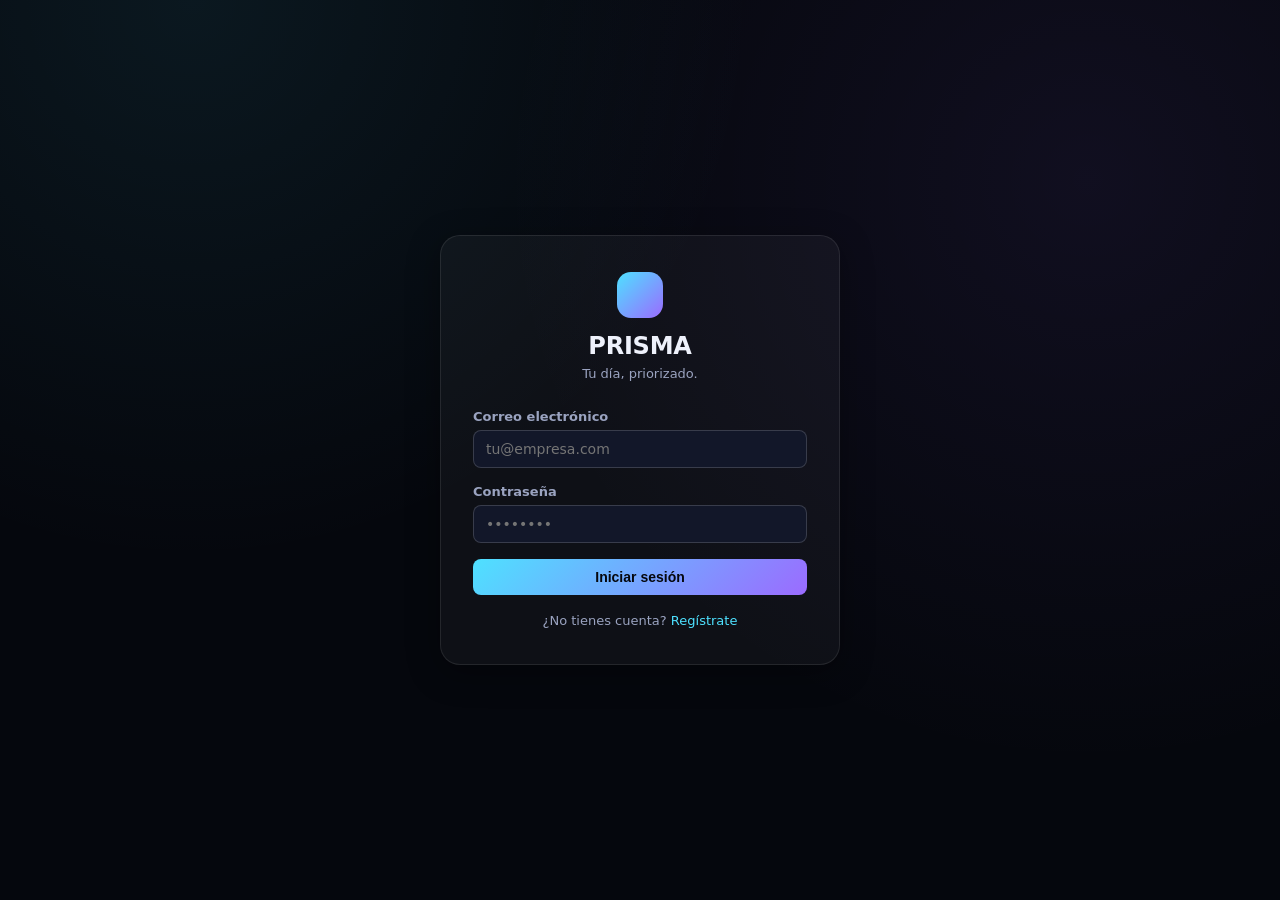
==== app/calendario.html @ 64625474 "Primera versión funcional de PRISMA (PHP + MySQL) Plataforma de gestión de tareas multiusuario: aute" ====
<!doctype html>
<html lang="es">
<head>
  <meta charset="utf-8" />
  <meta name="viewport" content="width=device-width, initial-scale=1" />
  <title>Calendario — PRISMA</title>
  <link rel="stylesheet" href="../css/styles.css" />
  <style>
    .semana { display:grid; grid-template-columns: repeat(7, 1fr); gap:12px; }
    .dia-col { background:var(--surface); border:1px solid var(--border); border-radius:var(--radius-md); padding:12px; min-height:220px; display:flex; flex-direction:column; }
    .dia-col .dia-nombre { font-weight:700; font-size:13px; margin-bottom:2px; }
    .dia-col .dia-fecha { color:var(--text-muted); font-size:11px; margin-bottom:10px; }
    .bloque { border-radius:6px; padding:6px 8px; font-size:11px; margin-bottom:6px; color:#05070d; font-weight:600; }
    @media (max-width: 1000px) { .semana { grid-template-columns: repeat(2, 1fr); } }
  </style>
</head>
<body>
  <div class="app-shell" id="app-shell">
    <main class="main">
      <div class="topbar">
        <div>
          <h1>📅 Calendario vivo</h1>
          <div class="subtitle">Carga real de la semana, no solo eventos</div>
        </div>
        <div id="topbar-user"></div>
      </div>
      <div class="semana" id="semana"></div>
    </main>
  </div>
  <div id="toast-container"></div>
  <script type="module" src="../js/calendario.js"></script>
</body>
</html>
---- css/styles.css ----
/* PRISMA — Sistema de diseño
   Futurista pero cálido: fondos oscuros profundos, acentos en gradiente
   cian→violeta, tarjetas con vidrio esmerilado, tipografía Inter/Sora. */

@import url('https://fonts.googleapis.com/css2?family=Inter:wght@400;500;600;700;800&family=Sora:wght@600;700;800&display=swap');

:root {
  /* Paleta base — modo oscuro (por defecto) */
  --bg-0: #05070d;
  --bg-1: #0b0f1a;
  --bg-2: #121729;
  --bg-3: #1a2036;
  --surface: rgba(255, 255, 255, 0.04);
  --surface-hover: rgba(255, 255, 255, 0.07);
  --border: rgba(255, 255, 255, 0.09);
  --border-strong: rgba(255, 255, 255, 0.16);

  --text-primary: #eef1fb;
  --text-secondary: #9aa3c0;
  --text-muted: #6b7394;

  --accent-cian: #4ee1ff;
  --accent-violeta: #9b6bff;
  --accent-gradient: linear-gradient(135deg, var(--accent-cian), var(--accent-violeta));

  --critica: #ff4d6d;
  --alta: #ff9f43;
  --media: #ffd166;
  --baja: #4ecb71;
  --info: #4ee1ff;

  --critica-bg: rgba(255, 77, 109, 0.14);
  --alta-bg: rgba(255, 159, 67, 0.14);
  --media-bg: rgba(255, 209, 102, 0.14);
  --baja-bg: rgba(78, 203, 113, 0.14);
  --info-bg: rgba(78, 225, 255, 0.14);

  --radius-sm: 8px;
  --radius-md: 14px;
  --radius-lg: 20px;
  --shadow-card: 0 8px 32px rgba(0, 0, 0, 0.35);
  --shadow-glow: 0 0 40px rgba(78, 225, 255, 0.08);

  --font-display: 'Sora', 'Inter', system-ui, sans-serif;
  --font-body: 'Inter', system-ui, sans-serif;

  color-scheme: dark;
}

:root[data-theme="light"] {
  --bg-0: #f4f6fb;
  --bg-1: #ffffff;
  --bg-2: #eef1fb;
  --bg-3: #e4e9fa;
  --surface: rgba(20, 25, 45, 0.03);
  --surface-hover: rgba(20, 25, 45, 0.06);
  --border: rgba(20, 25, 45, 0.09);
  --border-strong: rgba(20, 25, 45, 0.16);
  --text-primary: #12162a;
  --text-secondary: #4b5171;
  --text-muted: #7a80a0;
  color-scheme: light;
}

* { box-sizing: border-box; }

html, body {
  margin: 0;
  padding: 0;
  background: var(--bg-0);
  color: var(--text-primary);
  font-family: var(--font-body);
  min-height: 100vh;
}

body {
  background-image:
    radial-gradient(circle at 15% 0%, rgba(78, 225, 255, 0.08), transparent 40%),
    radial-gradient(circle at 85% 20%, rgba(155, 107, 255, 0.08), transparent 45%);
  background-attachment: fixed;
}

h1, h2, h3, h4 { font-family: var(--font-display); margin: 0; letter-spacing: -0.01em; }

a { color: var(--accent-cian); text-decoration: none; }

.hidden { display: none !important; }

/* ---------- Layout ---------- */
.app-shell {
  display: grid;
  grid-template-columns: 260px 1fr;
  min-height: 100vh;
}

@media (max-width: 880px) {
  .app-shell { grid-template-columns: 1fr; }
  .sidebar { display: none; }
  .sidebar.open { display: flex; position: fixed; inset: 0 20% 0 0; z-index: 50; }
}

.sidebar {
  background: var(--bg-1);
  border-right: 1px solid var(--border);
  padding: 24px 18px;
  display: flex;
  flex-direction: column;
  gap: 4px;
}

.brand {
  display: flex;
  align-items: center;
  gap: 10px;
  padding: 0 8px 24px;
  font-family: var(--font-display);
  font-weight: 800;
  font-size: 20px;
}

.brand .dot {
  width: 12px; height: 12px; border-radius: 50%;
  background: var(--accent-gradient);
  box-shadow: var(--shadow-glow);
}

.nav-link {
  display: flex;
  align-items: center;
  gap: 10px;
  padding: 11px 12px;
  border-radius: var(--radius-sm);
  color: var(--text-secondary);
  font-weight: 500;
  font-size: 14px;
  cursor: pointer;
  transition: background 0.15s, color 0.15s;
}

.nav-link:hover { background: var(--surface-hover); color: var(--text-primary); }
.nav-link.active { background: var(--surface); color: var(--text-primary); box-shadow: inset 2px 0 0 var(--accent-cian); }
.nav-link .icon { font-size: 16px; width: 20px; text-align: center; }

.nav-section-label {
  font-size: 11px;
  text-transform: uppercase;
  letter-spacing: 0.08em;
  color: var(--text-muted);
  padding: 18px 12px 6px;
}

.main {
  padding: 28px 36px 60px;
  max-width: 1280px;
  width: 100%;
}

.topbar {
  display: flex;
  align-items: center;
  justify-content: space-between;
  margin-bottom: 28px;
  gap: 16px;
}

.topbar h1 { font-size: 26px; }
.topbar .subtitle { color: var(--text-secondary); font-size: 14px; margin-top: 4px; }

.user-chip {
  display: flex;
  align-items: center;
  gap: 10px;
  padding: 6px 10px 6px 6px;
  background: var(--surface);
  border: 1px solid var(--border);
  border-radius: 999px;
  font-size: 13px;
  cursor: pointer;
}

.avatar {
  width: 30px; height: 30px; border-radius: 50%;
  background: var(--accent-gradient);
  display: flex; align-items: center; justify-content: center;
  font-weight: 700; font-size: 13px; color: #05070d;
}

/* ---------- Cards ---------- */
.card {
  background: var(--surface);
  border: 1px solid var(--border);
  border-radius: var(--radius-lg);
  padding: 20px;
  box-shadow: var(--shadow-card);
}

.card-header {
  display: flex;
  align-items: center;
  justify-content: space-between;
  margin-bottom: 14px;
}

.card-header h3 { font-size: 15px; font-weight: 700; }
.card-header .count { color: var(--text-muted); font-size: 13px; }

.grid {
  display: grid;
  gap: 18px;
}

.grid-2 { grid-template-columns: repeat(2, 1fr); }
.grid-3 { grid-template-columns: repeat(3, 1fr); }
.grid-4 { grid-template-columns: repeat(4, 1fr); }

@media (max-width: 1000px) {
  .grid-2, .grid-3, .grid-4 { grid-template-columns: 1fr 1fr; }
}
@media (max-width: 640px) {
  .grid-2, .grid-3, .grid-4 { grid-template-columns: 1fr; }
  .main { padding: 20px 16px 48px; }
}

/* ---------- Stat tiles ---------- */
.stat-tile {
  padding: 18px;
  border-radius: var(--radius-md);
  background: var(--surface);
  border: 1px solid var(--border);
}
.stat-tile .value { font-family: var(--font-display); font-size: 28px; font-weight: 800; }
.stat-tile .label { color: var(--text-secondary); font-size: 13px; margin-top: 2px; }

/* ---------- Priority badges ---------- */
.badge {
  display: inline-flex;
  align-items: center;
  gap: 6px;
  padding: 3px 10px;
  border-radius: 999px;
  font-size: 12px;
  font-weight: 600;
}
.badge::before { content: ''; width: 7px; height: 7px; border-radius: 50%; }

.badge-CRITICA { background: var(--critica-bg); color: var(--critica); }
.badge-CRITICA::before { background: var(--critica); }
.badge-ALTA { background: var(--alta-bg); color: var(--alta); }
.badge-ALTA::before { background: var(--alta); }
.badge-MEDIA { background: var(--media-bg); color: var(--media); }
.badge-MEDIA::before { background: var(--media); }
.badge-BAJA { background: var(--baja-bg); color: var(--baja); }
.badge-BAJA::before { background: var(--baja); }

/* ---------- Activity rows ---------- */
.activity-row {
  display: flex;
  align-items: center;
  gap: 12px;
  padding: 12px;
  border-radius: var(--radius-sm);
  border: 1px solid transparent;
  transition: background 0.15s, border-color 0.15s;
  cursor: pointer;
}
.activity-row:hover { background: var(--surface-hover); border-color: var(--border); }
.activity-row .title { font-weight: 600; font-size: 14px; }
.activity-row .meta { color: var(--text-muted); font-size: 12px; margin-top: 2px; }
.activity-row .spacer { flex: 1; }

/* ---------- Buttons ---------- */
.btn {
  display: inline-flex;
  align-items: center;
  justify-content: center;
  gap: 8px;
  padding: 10px 18px;
  border-radius: var(--radius-sm);
  border: 1px solid var(--border-strong);
  background: var(--surface);
  color: var(--text-primary);
  font-weight: 600;
  font-size: 14px;
  cursor: pointer;
  transition: transform 0.1s, background 0.15s;
}
.btn:hover { background: var(--surface-hover); }
.btn:active { transform: scale(0.98); }

.btn-primary {
  background: var(--accent-gradient);
  border: none;
  color: #05070d;
}
.btn-primary:hover { filter: brightness(1.08); }

.btn-danger { border-color: rgba(255,77,109,0.4); color: var(--critica); }
.btn-sm { padding: 6px 12px; font-size: 13px; }
.btn-icon { width: 36px; height: 36px; padding: 0; border-radius: 50%; }

/* ---------- Forms ---------- */
label { font-size: 13px; font-weight: 600; color: var(--text-secondary); display: block; margin-bottom: 6px; }

input, select, textarea {
  width: 100%;
  padding: 10px 12px;
  border-radius: var(--radius-sm);
  border: 1px solid var(--border-strong);
  background: var(--bg-2);
  color: var(--text-primary);
  font-family: var(--font-body);
  font-size: 14px;
}
input:focus, select:focus, textarea:focus {
  outline: none;
  border-color: var(--accent-cian);
  box-shadow: 0 0 0 3px rgba(78, 225, 255, 0.15);
}

.field { margin-bottom: 16px; }
.field-row { display: flex; gap: 12px; }
.field-row .field { flex: 1; }

/* ---------- Modal ---------- */
.modal-backdrop {
  position: fixed; inset: 0;
  background: rgba(3, 5, 12, 0.6);
  backdrop-filter: blur(4px);
  display: flex; align-items: center; justify-content: center;
  z-index: 100;
  padding: 20px;
}

.modal {
  background: var(--bg-1);
  border: 1px solid var(--border-strong);
  border-radius: var(--radius-lg);
  padding: 26px;
  width: 100%;
  max-width: 520px;
  max-height: 88vh;
  overflow-y: auto;
  box-shadow: var(--shadow-card);
}

.modal-header {
  display: flex; align-items: center; justify-content: space-between;
  margin-bottom: 20px;
}

/* ---------- Auth page ---------- */
.auth-page {
  min-height: 100vh;
  display: flex;
  align-items: center;
  justify-content: center;
  padding: 20px;
}
.auth-card {
  width: 100%;
  max-width: 400px;
  padding: 36px 32px;
}
.auth-logo {
  text-align: center;
  margin-bottom: 28px;
}
.auth-logo .dot { margin: 0 auto 14px; width: 46px; height: 46px; border-radius: 14px; }
.auth-logo h1 { font-size: 24px; }
.auth-logo p { color: var(--text-secondary); font-size: 13px; margin-top: 6px; }
.auth-error {
  background: var(--critica-bg); color: var(--critica);
  padding: 10px 12px; border-radius: var(--radius-sm); font-size: 13px; margin-bottom: 16px;
}
.auth-switch { text-align: center; margin-top: 18px; font-size: 13px; color: var(--text-secondary); }

/* ---------- Empty / loading states ---------- */
.empty-state { text-align: center; padding: 40px 20px; color: var(--text-muted); }
.empty-state .icon { font-size: 32px; margin-bottom: 10px; }

.skeleton {
  background: linear-gradient(90deg, var(--surface) 25%, var(--surface-hover) 37%, var(--surface) 63%);
  background-size: 400% 100%;
  animation: skeleton-loading 1.4s ease infinite;
  border-radius: var(--radius-sm);
}
@keyframes skeleton-loading { 0% { background-position: 100% 50%; } 100% { background-position: 0 50%; } }

/* ---------- Progress bar ---------- */
.progress-track {
  height: 8px; border-radius: 999px; background: var(--bg-3); overflow: hidden;
}
.progress-fill { height: 100%; background: var(--accent-gradient); border-radius: 999px; transition: width 0.3s; }
.progress-fill.over { background: linear-gradient(135deg, var(--alta), var(--critica)); }

/* ---------- Toast ---------- */
#toast-container {
  position: fixed; bottom: 24px; right: 24px; z-index: 200;
  display: flex; flex-direction: column; gap: 10px;
}
.toast {
  background: var(--bg-1); border: 1px solid var(--border-strong);
  padding: 12px 16px; border-radius: var(--radius-sm);
  font-size: 13px; box-shadow: var(--shadow-card);
  animation: toast-in 0.2s ease;
}
@keyframes toast-in { from { opacity: 0; transform: translateY(8px); } to { opacity: 1; transform: translateY(0); } }
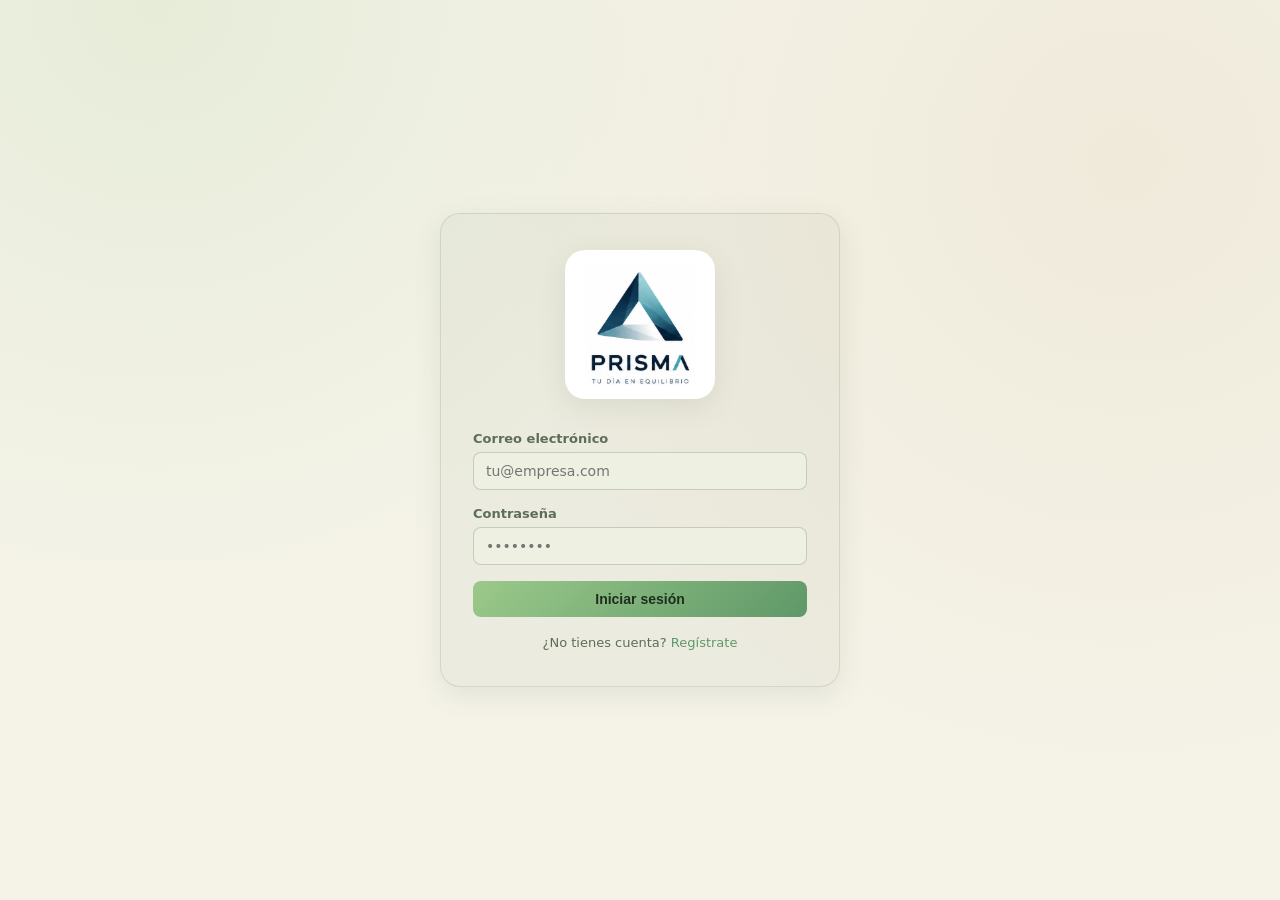
==== commit 4ca9b8ec: "Rediseña la identidad visual: paleta clara "bosque en calma" Reemplaza el tema oscuro/futurista por " ====
--- a/app/calendario.html
+++ b/app/calendario.html
@@ -10,8 +10,9 @@
     .dia-col { background:var(--surface); border:1px solid var(--border); border-radius:var(--radius-md); padding:12px; min-height:220px; display:flex; flex-direction:column; }
     .dia-col .dia-nombre { font-weight:700; font-size:13px; margin-bottom:2px; }
     .dia-col .dia-fecha { color:var(--text-muted); font-size:11px; margin-bottom:10px; }
-    .bloque { border-radius:6px; padding:6px 8px; font-size:11px; margin-bottom:6px; color:#05070d; font-weight:600; }
+    .bloque { border-radius:6px; padding:6px 8px; font-size:11px; margin-bottom:6px; color:#1f2e1c; font-weight:600; }
     @media (max-width: 1000px) { .semana { grid-template-columns: repeat(2, 1fr); } }
+    @media (max-width: 640px) { .semana { grid-template-columns: 1fr; } }
   </style>
 </head>
 <body>
--- a/css/styles.css
+++ b/css/styles.css
@@ -1,64 +1,53 @@
 /* PRISMA — Sistema de diseño
-   Futurista pero cálido: fondos oscuros profundos, acentos en gradiente
-   cian→violeta, tarjetas con vidrio esmerilado, tipografía Inter/Sora. */
+   "Bosque en calma": paleta clara y cálida (verdes suaves + café muy claro)
+   para transmitir tranquilidad y equilibrio, con un fondo sutil de hojas
+   traslúcidas. Tipografía Inter/Sora. */
 
 @import url('https://fonts.googleapis.com/css2?family=Inter:wght@400;500;600;700;800&family=Sora:wght@600;700;800&display=swap');
 
 :root {
-  /* Paleta base — modo oscuro (por defecto) */
-  --bg-0: #05070d;
-  --bg-1: #0b0f1a;
-  --bg-2: #121729;
-  --bg-3: #1a2036;
-  --surface: rgba(255, 255, 255, 0.04);
-  --surface-hover: rgba(255, 255, 255, 0.07);
-  --border: rgba(255, 255, 255, 0.09);
-  --border-strong: rgba(255, 255, 255, 0.16);
-
-  --text-primary: #eef1fb;
-  --text-secondary: #9aa3c0;
-  --text-muted: #6b7394;
-
-  --accent-cian: #4ee1ff;
-  --accent-violeta: #9b6bff;
+  /* Paleta base — clara, cálida, tonos bosque */
+  --bg-0: #f5f3e8;
+  --bg-1: #fefdf8;
+  --bg-2: #eef1e2;
+  --bg-3: #e3e9d4;
+  --surface: rgba(74, 109, 65, 0.05);
+  --surface-hover: rgba(74, 109, 65, 0.09);
+  --border: rgba(63, 87, 58, 0.14);
+  --border-strong: rgba(63, 87, 58, 0.24);
+
+  --text-primary: #2e3a2b;
+  --text-secondary: #5c6e56;
+  --text-muted: #8a9682;
+
+  /* Acentos: verde claro -> verde bosque, con un toque café claro de apoyo */
+  --accent-cian: #9bc98a;
+  --accent-violeta: #5f9868;
+  --accent-cafe: #c9ad7d;
   --accent-gradient: linear-gradient(135deg, var(--accent-cian), var(--accent-violeta));
 
-  --critica: #ff4d6d;
-  --alta: #ff9f43;
-  --media: #ffd166;
-  --baja: #4ecb71;
-  --info: #4ee1ff;
-
-  --critica-bg: rgba(255, 77, 109, 0.14);
-  --alta-bg: rgba(255, 159, 67, 0.14);
-  --media-bg: rgba(255, 209, 102, 0.14);
-  --baja-bg: rgba(78, 203, 113, 0.14);
-  --info-bg: rgba(78, 225, 255, 0.14);
+  /* Prioridades/estado en tonos tierra, suaves y no alarmantes */
+  --critica: #c1694f;
+  --alta: #cf9a54;
+  --media: #b9a552;
+  --baja: #6a9a63;
+  --info: #6f9c93;
+
+  --critica-bg: rgba(193, 105, 79, 0.14);
+  --alta-bg: rgba(207, 154, 84, 0.16);
+  --media-bg: rgba(185, 165, 82, 0.16);
+  --baja-bg: rgba(106, 154, 99, 0.16);
+  --info-bg: rgba(111, 156, 147, 0.16);
 
   --radius-sm: 8px;
   --radius-md: 14px;
   --radius-lg: 20px;
-  --shadow-card: 0 8px 32px rgba(0, 0, 0, 0.35);
-  --shadow-glow: 0 0 40px rgba(78, 225, 255, 0.08);
+  --shadow-card: 0 8px 28px rgba(63, 87, 58, 0.10);
+  --shadow-glow: 0 0 40px rgba(155, 201, 138, 0.18);
 
   --font-display: 'Sora', 'Inter', system-ui, sans-serif;
   --font-body: 'Inter', system-ui, sans-serif;
 
-  color-scheme: dark;
-}
-
-:root[data-theme="light"] {
-  --bg-0: #f4f6fb;
-  --bg-1: #ffffff;
-  --bg-2: #eef1fb;
-  --bg-3: #e4e9fa;
-  --surface: rgba(20, 25, 45, 0.03);
-  --surface-hover: rgba(20, 25, 45, 0.06);
-  --border: rgba(20, 25, 45, 0.09);
-  --border-strong: rgba(20, 25, 45, 0.16);
-  --text-primary: #12162a;
-  --text-secondary: #4b5171;
-  --text-muted: #7a80a0;
   color-scheme: light;
 }
 
@@ -75,14 +64,16 @@
 
 body {
   background-image:
-    radial-gradient(circle at 15% 0%, rgba(78, 225, 255, 0.08), transparent 40%),
-    radial-gradient(circle at 85% 20%, rgba(155, 107, 255, 0.08), transparent 45%);
-  background-attachment: fixed;
+    radial-gradient(circle at 12% 0%, rgba(155, 201, 138, 0.16), transparent 42%),
+    radial-gradient(circle at 88% 18%, rgba(201, 173, 125, 0.13), transparent 48%),
+    url("../assets/img/hojas-fondo.svg");
+  background-repeat: no-repeat, no-repeat, repeat;
+  background-attachment: fixed, fixed, fixed;
 }
 
 h1, h2, h3, h4 { font-family: var(--font-display); margin: 0; letter-spacing: -0.01em; }
 
-a { color: var(--accent-cian); text-decoration: none; }
+a { color: var(--accent-violeta); text-decoration: none; }
 
 .hidden { display: none !important; }
 
@@ -93,10 +84,23 @@
   min-height: 100vh;
 }
 
+.btn-menu-movil { display: none; }
+.sidebar-backdrop { display: none; }
+
 @media (max-width: 880px) {
   .app-shell { grid-template-columns: 1fr; }
   .sidebar { display: none; }
   .sidebar.open { display: flex; position: fixed; inset: 0 20% 0 0; z-index: 50; }
+  .btn-menu-movil {
+    display: flex; align-items: center; justify-content: center;
+    width: 38px; height: 38px; border-radius: var(--radius-sm);
+    border: 1px solid var(--border-strong); background: var(--surface);
+    color: var(--text-primary); font-size: 18px; cursor: pointer; flex-shrink: 0;
+  }
+  .sidebar-backdrop.open {
+    display: block; position: fixed; inset: 0; z-index: 49;
+    background: rgba(3, 5, 12, 0.6);
+  }
 }
 
 .sidebar {
@@ -118,10 +122,10 @@
   font-size: 20px;
 }
 
-.brand .dot {
-  width: 12px; height: 12px; border-radius: 50%;
-  background: var(--accent-gradient);
-  box-shadow: var(--shadow-glow);
+.brand img {
+  width: 92px; height: auto; display: block;
+  background: #fff; border-radius: var(--radius-md);
+  padding: 8px 12px;
 }
 
 .nav-link {
@@ -138,7 +142,7 @@
 }
 
 .nav-link:hover { background: var(--surface-hover); color: var(--text-primary); }
-.nav-link.active { background: var(--surface); color: var(--text-primary); box-shadow: inset 2px 0 0 var(--accent-cian); }
+.nav-link.active { background: var(--surface); color: var(--text-primary); box-shadow: inset 2px 0 0 var(--accent-violeta); }
 .nav-link .icon { font-size: 16px; width: 20px; text-align: center; }
 
 .nav-section-label {
@@ -182,7 +186,7 @@
   width: 30px; height: 30px; border-radius: 50%;
   background: var(--accent-gradient);
   display: flex; align-items: center; justify-content: center;
-  font-weight: 700; font-size: 13px; color: #05070d;
+  font-weight: 700; font-size: 13px; color: #1f2e1c;
 }
 
 /* ---------- Cards ---------- */
@@ -219,6 +223,18 @@
 @media (max-width: 640px) {
   .grid-2, .grid-3, .grid-4 { grid-template-columns: 1fr; }
   .main { padding: 20px 16px 48px; }
+
+  .topbar { flex-wrap: wrap; }
+  .topbar h1 { font-size: 21px; }
+
+  .field-row { flex-direction: column; gap: 0; }
+
+  .activity-row { flex-wrap: wrap; row-gap: 8px; }
+  .activity-row .title, .activity-row .meta { min-width: 0; overflow-wrap: break-word; }
+
+  .card { padding: 16px; }
+  .modal { padding: 20px; }
+  .modal-backdrop { padding: 12px; }
 }
 
 /* ---------- Stat tiles ---------- */
@@ -290,11 +306,11 @@
 .btn-primary {
   background: var(--accent-gradient);
   border: none;
-  color: #05070d;
-}
-.btn-primary:hover { filter: brightness(1.08); }
-
-.btn-danger { border-color: rgba(255,77,109,0.4); color: var(--critica); }
+  color: #1f2e1c;
+}
+.btn-primary:hover { filter: brightness(1.05); }
+
+.btn-danger { border-color: rgba(193,105,79,0.4); color: var(--critica); }
 .btn-sm { padding: 6px 12px; font-size: 13px; }
 .btn-icon { width: 36px; height: 36px; padding: 0; border-radius: 50%; }
 
@@ -313,8 +329,8 @@
 }
 input:focus, select:focus, textarea:focus {
   outline: none;
-  border-color: var(--accent-cian);
-  box-shadow: 0 0 0 3px rgba(78, 225, 255, 0.15);
+  border-color: var(--accent-violeta);
+  box-shadow: 0 0 0 3px rgba(95, 152, 104, 0.18);
 }
 
 .field { margin-bottom: 16px; }
@@ -365,9 +381,11 @@
   text-align: center;
   margin-bottom: 28px;
 }
-.auth-logo .dot { margin: 0 auto 14px; width: 46px; height: 46px; border-radius: 14px; }
-.auth-logo h1 { font-size: 24px; }
-.auth-logo p { color: var(--text-secondary); font-size: 13px; margin-top: 6px; }
+.auth-logo img {
+  max-width: 100%; height: auto;
+  background: #fff; border-radius: var(--radius-lg);
+  padding: 14px 20px; box-shadow: var(--shadow-card);
+}
 .auth-error {
   background: var(--critica-bg); color: var(--critica);
   padding: 10px 12px; border-radius: var(--radius-sm); font-size: 13px; margin-bottom: 16px;
